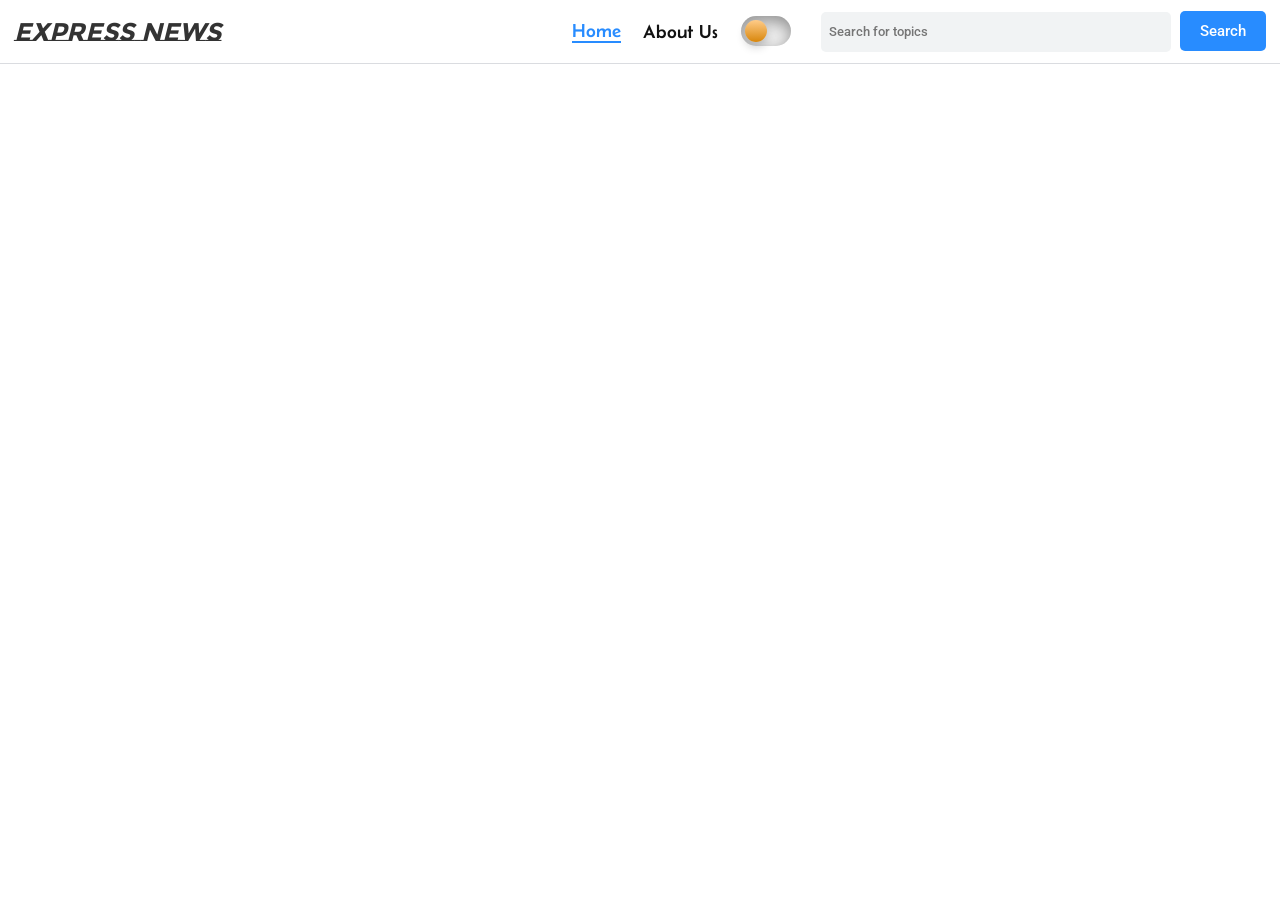
==== Sample Website Look/index.html @ 8ce036f1 "Made the Sample html, css and js file which shows the layout of the page and it's design" ====
<!DOCTYPE html>
<html lang="en">
<head>
    <meta charset="UTF-8">
    <meta name="viewport" content="width=device-width, initial-scale=1.0">
    <title>News App Website Look</title>
    <link rel="stylesheet" href="styles.css">
    <link rel="stylesheet" href="responsive_design.css">

    <link rel="preconnect" href="https://fonts.googleapis.com">
    <link rel="preconnect" href="https://fonts.gstatic.com" crossorigin>
    <link href="https://fonts.googleapis.com/css2?family=Belanosima:wght@400;600;700&family=Montserrat+Subrayada:wght@400;700&family=Montserrat:ital,wght@0,100;0,200;0,300;0,400;0,600;0,700;0,800;0,900;1,100;1,200;1,300;1,400;1,500;1,600;1,700;1,800;1,900&family=Roboto:ital,wght@0,100;0,300;0,400;0,500;0,700;0,900;1,100;1,300;1,400;1,500;1,700;1,900&display=swap" rel="stylesheet">
</head>
<body>
    <nav class="navbar" data-theme="light">
        <a href="/" class="brand-name">Express News</a>

        <div class="navbar-items">
            <ul class="navbar-list">
                <li class="navbar-item"><a href="/" class="active">Home</a></li>
                <li class="navbar-item"><a href="/">About Us</a></li>
                <li class="navbar-item mode-toggler">
                    <input type="checkbox" id="darkmode-toggle"/>
                    <label for="darkmode-toggle" class="toggle-button">
                </li>
            </ul>

            <form id="search-news">
                <input type="text" class="search" placeholder="Search for topics">
                <button type="button" class="search-button">Search</button>
            </form>
        </div>

        <div class="toggle-menu-button">
            <?xml version="1.0" ?><svg height="32" viewBox="0 0 24 25" width="32" xmlns="http://www.w3.org/2000/svg"><path d="M22 18.0048C22 18.5544 21.5544 19 21.0048 19H12.9952C12.4456 19 12 18.5544 12 18.0048C12 17.4552 12.4456 17.0096 12.9952 17.0096H21.0048C21.5544 17.0096 22 17.4552 22 18.0048Z" fill="currentColor"/><path d="M22 12.0002C22 12.5499 21.5544 12.9954 21.0048 12.9954H2.99519C2.44556 12.9954 2 12.5499 2 12.0002C2 11.4506 2.44556 11.0051 2.99519 11.0051H21.0048C21.5544 11.0051 22 11.4506 22 12.0002Z" fill="currentColor"/><path d="M21.0048 6.99039C21.5544 6.99039 22 6.54482 22 5.99519C22 5.44556 21.5544 5 21.0048 5H8.99519C8.44556 5 8 5.44556 8 5.99519C8 6.54482 8.44556 6.99039 8.99519 6.99039H21.0048Z" fill="currentColor"/></svg>
        </div>
    </nav>

    <div class="toggle-menu disable">
        <ul class="navbar-list">
            <li class="navbar-item"><a href="/" class="active">Home</a></li>
            <li class="navbar-item"><a href="/">About Us</a></li>
            <li class="navbar-item">
                <input type="checkbox" id="darkmode-toggle"/>
                <label for="darkmode-toggle" class="toggle-button">
            </li>
            <li class="close-button">
                <?xml version="1.0" ?><!DOCTYPE svg  PUBLIC '-//W3C//DTD SVG 1.1//EN'  'http://www.w3.org/Graphics/SVG/1.1/DTD/svg11.dtd'><svg height="25px" id="Layer_1" style="enable-background:new 0 0 512 512;" version="1.1" viewBox="0 0 512 512" width="25px" xml:space="preserve" xmlns="http://www.w3.org/2000/svg" xmlns:xlink="http://www.w3.org/1999/xlink"><g><path d="M256,33C132.3,33,32,133.3,32,257c0,123.7,100.3,224,224,224c123.7,0,224-100.3,224-224C480,133.3,379.7,33,256,33z    M364.3,332.5c1.5,1.5,2.3,3.5,2.3,5.6c0,2.1-0.8,4.2-2.3,5.6l-21.6,21.7c-1.6,1.6-3.6,2.3-5.6,2.3c-2,0-4.1-0.8-5.6-2.3L256,289.8   l-75.4,75.7c-1.5,1.6-3.6,2.3-5.6,2.3c-2,0-4.1-0.8-5.6-2.3l-21.6-21.7c-1.5-1.5-2.3-3.5-2.3-5.6c0-2.1,0.8-4.2,2.3-5.6l75.7-76   l-75.9-75c-3.1-3.1-3.1-8.2,0-11.3l21.6-21.7c1.5-1.5,3.5-2.3,5.6-2.3c2.1,0,4.1,0.8,5.6,2.3l75.7,74.7l75.7-74.7   c1.5-1.5,3.5-2.3,5.6-2.3c2.1,0,4.1,0.8,5.6,2.3l21.6,21.7c3.1,3.1,3.1,8.2,0,11.3l-75.9,75L364.3,332.5z"/></g></svg>
            </li>
        </ul>
    </div>

    <div class="blur-background disable"></div>

    <script src="script.js"></script>
</body>
</html>
---- Sample Website Look/styles.css ----
/* font-family: 'Belanosima', sans-serif;
font-family: 'Montserrat', sans-serif;
font-family: 'Montserrat Subrayada', sans-serif;
font-family: 'Roboto', sans-serif; */

*{
    margin: 0;
    padding: 0;
    box-sizing: border-box;
    text-decoration: none;
    color: #121212;
}

body{
    font-family: 'Belanosima', sans-serif;
}
body.body-dark{
    background: #121212;
    color: #fff;
}

/* Navbar Styles */
.navbar{
    position: fixed; 
    top: 0;
    left: 0;
    width: 100%;
    padding: 11px 14px;
    display: flex;
    align-items: center;
    justify-content: space-between;
    border-bottom: 1px solid #dadce0;
}
.navbar-dark{
    background: rgb(32, 33, 36);
    color: #fff;
    border-bottom-color: #3c4043;
}

.navbar .brand-name{
    font-size: 1.6rem;
    font-family: 'Montserrat Subrayada', sans-serif;
    font-weight: 600;
    margin-right: 4rem;
    font-style: italic;
    color: #333333;
    -webkit-user-select: none;
    user-select: none;
}
.navbar .brand-name.brand-name-dark{
    color: #fff;
}

.navbar .navbar-items{
    display: flex;
    align-items: center;
    justify-content: center;
}

.navbar .navbar-items .navbar-list{
    display: flex;
    list-style: none;
    margin-right: 0.5rem;
    font-size: 1.2rem;
    font-weight: 500;
}

.navbar .navbar-items .navbar-list .navbar-item{
    margin-right: 1.4rem;
    display: flex;
    align-items: center;
    justify-content: center;
    color: #121212;
}
.navbar-item-dark{
    color: #fff;
}

.active{
    color: 
    #288cff;
    border-bottom: 2px solid 
    #288cff;
}

#search-news .search{
    width: 350px;
    height: 40px;
    padding: 4px 8px;
    outline: none;
    font-family: 'Roboto', sans-serif;
    border-radius: 5px;
    border: none;
    background: #f1f3f4;
    font-weight: 500;
}
#search-news .search:focus{
    box-shadow: 0 1px 1px 0 rgba(65,69,73,.3), 0 1px 3px 1px rgba(65,69,73,.15);
    background: #fff;
}

#search-news .search-button{
    height: 40px;
    border-radius: 5px;
    border: none;
    outline: none;
    padding: 0px 20px;
    font-family: 'Roboto', sans-serif;
    font-size: 15px;
    font-weight: 500;
    background: #288cff;
    color: #fff;
    margin-left: 5px;
}
#search-news .search-button:hover{
    background: #0075f9;
    cursor: pointer;
}

/* Mode Toggle Button 1 */
.toggle-button {
    width:50px;
    height:30px;
    position: relative;
    display: block;
    background: #ebebeb;
    border-radius: 200px;
    box-shadow: inset 0px 5px 15px rgba(0,0,0,0.4), inset 0px -5px 15px rgba(255,255,255,0.4);
    cursor: pointer;
}

.toggle-button:after {
    content: "";
    width: 22px;
    height: 22px;
    position: absolute;
    top:4px;
    left:4px;
    background: linear-gradient(180deg,#ffcc89,#d8860b);
    border-radius: 999px;
    box-shadow: 0px 5px 10px rgba(0,0,0,0.2);
}

input[type="checkbox"] {
    width: 0;
    height: 0;
    visibility: hidden;
}

input[type="checkbox"]:checked + .toggle-button {
    background: #242424;
}

input[type="checkbox"]:checked + .toggle-button:after {
    left: calc(100% - 4px);
    transform: translateX(-100%);
    background: linear-gradient(180deg,#777,#3a3a3a);
}

.toggle-button, .toggle-button:after {
    transition: 0.3s
}

/* Toggle menu button */
.toggle-menu-button{
    display: none;
}

/* Disabled class */
.disable{
    display: none;
}

/* Toggle Menu */
.toggle-menu .navbar-list{
    position: fixed;
    z-index: 999;
    top: 0;
    right: 0;
    width: 300px;
    height: 100vh;
    background: #fff;
    display: flex;
    flex-direction: column;
    padding: 4rem 2.2rem;
    list-style: none;
    font-size: 1.4rem;
    box-shadow: -5px 0px 15px rgba(0,0,0,0.3);
}
.toggle-menu .navbar-list.navbar-list-dark{
    background: rgb(32, 33, 36);
    color: #fff;
    box-shadow: -5px 0px 15px rgba(255,255,255,0.1);
}

.toggle-menu .navbar-list .navbar-item{
    margin-bottom: 1rem;
}

.toggle-menu .navbar-list .close-button{
    position: absolute;
    top: 1rem;
    right: 1rem;
    cursor: pointer;
}

/* Blur background */
.blur-background{
    position: fixed;
    z-index: 998;
    top: 0;
    left: 0;
    width: 100%;
    height: 100vh;
    background: rgba(0,0,0,0.2);
    backdrop-filter: blur(5px);
}
---- Sample Website Look/responsive_design.css ----
@media screen and (max-width:1038px){
    .toggle-menu-button{
        display: flex;
        align-items: center;
        justify-content: center;
        cursor: pointer;
    }

    .navbar .navbar-items{
        display: none;
    }
}

@media screen and (max-width:350px){
    .navbar .brand-name{
        font-size: 1.4rem;
    }
}
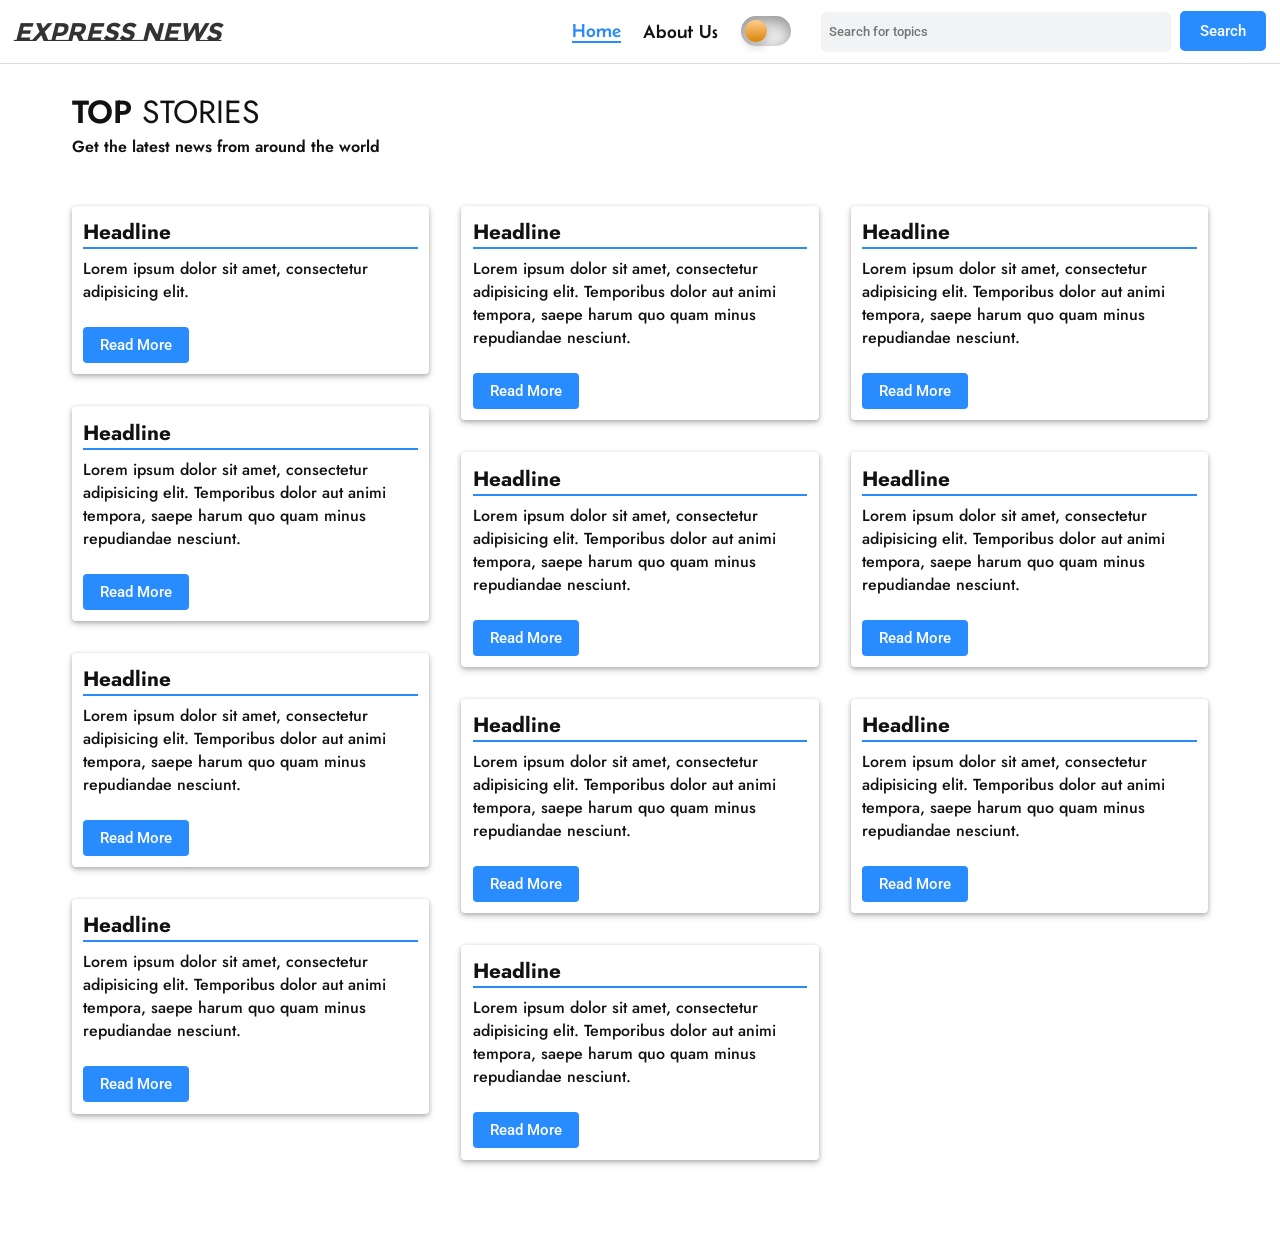
==== commit 1651517b: "Added a lot of  components in the app including Navbar, Container, NewsCard and ToggleMenu along wit" ====
--- a/Sample Website Look/index.html
+++ b/Sample Website Look/index.html
@@ -9,7 +9,10 @@
 
     <link rel="preconnect" href="https://fonts.googleapis.com">
     <link rel="preconnect" href="https://fonts.gstatic.com" crossorigin>
-    <link href="https://fonts.googleapis.com/css2?family=Belanosima:wght@400;600;700&family=Montserrat+Subrayada:wght@400;700&family=Montserrat:ital,wght@0,100;0,200;0,300;0,400;0,600;0,700;0,800;0,900;1,100;1,200;1,300;1,400;1,500;1,600;1,700;1,800;1,900&family=Roboto:ital,wght@0,100;0,300;0,400;0,500;0,700;0,900;1,100;1,300;1,400;1,500;1,700;1,900&display=swap" rel="stylesheet">
+    <link href="https://fonts.googleapis.com/css2?family=Belanosima:wght@400;600;700&family=Montserrat+Subrayada:wght@400;700&family=Montserrat:ital,wght@0,100;0,200;0,300;0,400;0,600;0,700;0,800;0,900;1,100;1,200;1,300;1,400;1,500;1,600;1,700;1,800;1,900&family=Roboto:ital,wght@0,100;0,300;0,400;0,500;0,700;0,900;1,100;1,300;1,400;1,500;1,700;1,900&display=swap" rel="stylesheet">'
+    <link rel="preconnect" href="https://fonts.googleapis.com">
+    <link rel="preconnect" href="https://fonts.gstatic.com" crossorigin>
+    <link href="https://fonts.googleapis.com/css2?family=Jost:ital,wght@0,100;0,200;0,300;0,400;0,500;0,600;0,700;0,800;0,900;1,100;1,200;1,300;1,400;1,500;1,600;1,700;1,800;1,900&display=swap" rel="stylesheet">
 </head>
 <body>
     <nav class="navbar" data-theme="light">
@@ -52,6 +55,109 @@
 
     <div class="blur-background disable"></div>
 
+
+
+
+
+    <!-- News Heading -->
+    <section class="container" data-theme="light">
+        <div class="news-heading">
+            <h1 class="news-heading-title">Top <span>Stories</span></h1>
+            <p class="news-heading-description">Get the latest news from around the world</p>
+        </div>
+
+        <div class="news">
+            <div class="news-card" data-theme="light">
+                <img src="https://cdn.mos.cms.futurecdn.net/LUtmvkfKZRvQ3Fp4e5bdZm-1200-80.jpg" alt="">
+                <div class="news-card-content">
+                    <h2 class="news-card-content-title">Headline</h2>
+                    <p class="news-card-content-description">Lorem ipsum dolor sit amet, consectetur adipisicing elit.</p>
+                    <button class="read-more-btn">Read More</button>
+                </div>
+            </div>
+            <div class="news-card" data-theme="light">
+                <img src="https://cdn.mos.cms.futurecdn.net/LUtmvkfKZRvQ3Fp4e5bdZm-1200-80.jpg" alt="">
+                <div class="news-card-content">
+                    <h2 class="news-card-content-title">Headline</h2>
+                    <p class="news-card-content-description">Lorem ipsum dolor sit amet, consectetur adipisicing elit. Temporibus dolor aut animi tempora, saepe harum quo quam minus repudiandae nesciunt.</p>
+                    <button class="read-more-btn">Read More</button>
+                </div>
+            </div>
+            <div class="news-card" data-theme="light">
+                <img src="https://cdn.mos.cms.futurecdn.net/epkKvxXAVQR3SdQWN3Nmha-1200-80.jpg" alt="">
+                <div class="news-card-content">
+                    <h2 class="news-card-content-title">Headline</h2>
+                    <p class="news-card-content-description">Lorem ipsum dolor sit amet, consectetur adipisicing elit. Temporibus dolor aut animi tempora, saepe harum quo quam minus repudiandae nesciunt.</p>
+                    <button class="read-more-btn">Read More</button>
+                </div>
+            </div>
+            <div class="news-card" data-theme="light">
+                <img src="https://cdn.mos.cms.futurecdn.net/LUtmvkfKZRvQ3Fp4e5bdZm-1200-80.jpg" alt="">
+                <div class="news-card-content">
+                    <h2 class="news-card-content-title">Headline</h2>
+                    <p class="news-card-content-description">Lorem ipsum dolor sit amet, consectetur adipisicing elit. Temporibus dolor aut animi tempora, saepe harum quo quam minus repudiandae nesciunt.</p>
+                    <button class="read-more-btn">Read More</button>
+                </div>
+            </div>
+            <div class="news-card" data-theme="light">
+                <img src="https://cdn.mos.cms.futurecdn.net/LUtmvkfKZRvQ3Fp4e5bdZm-1200-80.jpg" alt="">
+                <div class="news-card-content">
+                    <h2 class="news-card-content-title">Headline</h2>
+                    <p class="news-card-content-description">Lorem ipsum dolor sit amet, consectetur adipisicing elit. Temporibus dolor aut animi tempora, saepe harum quo quam minus repudiandae nesciunt.</p>
+                    <button class="read-more-btn">Read More</button>
+                </div>
+            </div>
+            <div class="news-card" data-theme="light">
+                <img src="https://cdn.mos.cms.futurecdn.net/LUtmvkfKZRvQ3Fp4e5bdZm-1200-80.jpg" alt="">
+                <div class="news-card-content">
+                    <h2 class="news-card-content-title">Headline</h2>
+                    <p class="news-card-content-description">Lorem ipsum dolor sit amet, consectetur adipisicing elit. Temporibus dolor aut animi tempora, saepe harum quo quam minus repudiandae nesciunt.</p>
+                    <button class="read-more-btn">Read More</button>
+                </div>
+            </div>
+            <div class="news-card" data-theme="light">
+                <img src="https://cdn.mos.cms.futurecdn.net/LUtmvkfKZRvQ3Fp4e5bdZm-1200-80.jpg" alt="">
+                <div class="news-card-content">
+                    <h2 class="news-card-content-title">Headline</h2>
+                    <p class="news-card-content-description">Lorem ipsum dolor sit amet, consectetur adipisicing elit. Temporibus dolor aut animi tempora, saepe harum quo quam minus repudiandae nesciunt.</p>
+                    <button class="read-more-btn">Read More</button>
+                </div>
+            </div>
+            <div class="news-card" data-theme="light">
+                <img src="https://cdn.mos.cms.futurecdn.net/LUtmvkfKZRvQ3Fp4e5bdZm-1200-80.jpg" alt="">
+                <div class="news-card-content">
+                    <h2 class="news-card-content-title">Headline</h2>
+                    <p class="news-card-content-description">Lorem ipsum dolor sit amet, consectetur adipisicing elit. Temporibus dolor aut animi tempora, saepe harum quo quam minus repudiandae nesciunt.</p>
+                    <button class="read-more-btn">Read More</button>
+                </div>
+            </div>
+            <div class="news-card" data-theme="light">
+                <img src="https://cdn.mos.cms.futurecdn.net/LUtmvkfKZRvQ3Fp4e5bdZm-1200-80.jpg" alt="">
+                <div class="news-card-content">
+                    <h2 class="news-card-content-title">Headline</h2>
+                    <p class="news-card-content-description">Lorem ipsum dolor sit amet, consectetur adipisicing elit. Temporibus dolor aut animi tempora, saepe harum quo quam minus repudiandae nesciunt.</p>
+                    <button class="read-more-btn">Read More</button>
+                </div>
+            </div>
+            <div class="news-card" data-theme="light">
+                <img src="https://cdn.mos.cms.futurecdn.net/LUtmvkfKZRvQ3Fp4e5bdZm-1200-80.jpg" alt="">
+                <div class="news-card-content">
+                    <h2 class="news-card-content-title">Headline</h2>
+                    <p class="news-card-content-description">Lorem ipsum dolor sit amet, consectetur adipisicing elit. Temporibus dolor aut animi tempora, saepe harum quo quam minus repudiandae nesciunt.</p>
+                    <button class="read-more-btn">Read More</button>
+                </div>
+            </div>
+            <div class="news-card" data-theme="light">
+                <img src="https://cdn.mos.cms.futurecdn.net/LUtmvkfKZRvQ3Fp4e5bdZm-1200-80.jpg" alt="">
+                <div class="news-card-content">
+                    <h2 class="news-card-content-title">Headline</h2>
+                    <p class="news-card-content-description">Lorem ipsum dolor sit amet, consectetur adipisicing elit. Temporibus dolor aut animi tempora, saepe harum quo quam minus repudiandae nesciunt.</p>
+                    <button class="read-more-btn">Read More</button>
+                </div>
+            </div>
+        </div>
+    </section>
+
     <script src="script.js"></script>
 </body>
 </html>
--- a/Sample Website Look/styles.css
+++ b/Sample Website Look/styles.css
@@ -22,6 +22,7 @@
 /* Navbar Styles */
 .navbar{
     position: fixed; 
+    z-index: 997;
     top: 0;
     left: 0;
     width: 100%;
@@ -30,6 +31,7 @@
     align-items: center;
     justify-content: space-between;
     border-bottom: 1px solid #dadce0;
+    background: #fff;
 }
 .navbar-dark{
     background: rgb(32, 33, 36);
@@ -111,6 +113,7 @@
     background: #288cff;
     color: #fff;
     margin-left: 5px;
+    transition: all 0.2s ease-out;
 }
 #search-news .search-button:hover{
     background: #0075f9;
@@ -214,4 +217,120 @@
     height: 100vh;
     background: rgba(0,0,0,0.2);
     backdrop-filter: blur(5px);
+}
+
+/* Container Styles */
+.container{
+    background: #fff;
+    max-width: 1200px;
+    width: 100%;
+    margin: 0 auto;
+    margin-top: 4.5rem;
+    margin-bottom: 6rem;
+    padding: 0 2rem;
+    font-family: 'Roboto', sans-serif;
+    font-family: "Jost", sans-serif;
+}
+.container.container-dark{
+    background: #121212;
+    color: #fff;
+}
+
+.container .news-heading .news-heading-title{
+    color: #121212;
+    font-size: 32px;
+    text-transform: uppercase;
+    font-weight: 600;
+}
+.container .news-heading .news-heading-title.news-heading-title-dark{
+    color: #fff;
+}
+
+.container .news-heading .news-heading-title span{
+    font-weight: 400;
+}
+
+.container .news-heading .news-heading-description{
+    font-weight: 600;
+    color: #121212;
+}
+.container .news-heading .news-heading-description.news-heading-description-dark{
+    color: #fff;
+}
+
+/* news */
+.container .news{
+    margin-top: 3rem;
+    columns: 3;
+    gap: 2rem;
+    width: 100%;
+}
+
+
+/* news card */
+.container .news .news-card{
+    display: flex;
+    flex-direction: column;
+    background: #fff;
+    width: 100%;
+    margin-bottom: 2rem;
+    border-radius: 4px;
+    overflow: hidden;
+    box-shadow: 0 3px 6px 0 rgba(65,69,73,.3), 0 1px 3px 1px rgba(65,69,73,.15);
+    transition: all 0.4s ease-in-out;
+}
+.container .news .news-card.news-card-dark{
+    background: rgba(255, 255, 255, 0.1);
+    border: 1px solid #3a3a3d;
+    box-shadow: black 1px 1px 6px;
+}
+
+/* news card content */
+.container .news .news-card .news-card-content{
+    font-family: 'Jost', sans-serif;
+    padding: .7rem;
+}
+
+.container .news .news-card .news-card-content .news-card-content-title{
+    font-size: 1.3rem;
+    font-weight: 700;
+    color: #121212;
+    margin-bottom: 0.5rem;
+    border-bottom: 2px solid #288cff;
+}
+.container .news .news-card .news-card-content .news-card-content-title.news-card-content-title-dark{
+    color: #fff;
+}
+
+.container .news .news-card .news-card-content .news-card-content-description{
+    font-size: 1rem;
+    font-weight: 500;
+    color: #121212;
+    margin-bottom: 0.5rem;
+}
+.container .news .news-card .news-card-content .news-card-content-description.news-card-content-description-dark{
+    color: #fff;
+}
+
+/* button styles */
+.container .news .news-card .read-more-btn{
+    font-size: 15px;
+    font-family: 'Roboto', sans-serif;
+    font-weight: 500;
+    margin-top: 1rem;
+    outline: none;
+    height: 30px;
+    width: 100px;
+    border-radius: 4px;
+    border: none;
+    background: #288cff;
+    color: #fff;
+    box-sizing: content-box;
+    cursor: pointer;
+    padding: 3px;
+    transition: all 0.2s ease-out;
+}
+.container .news .news-card .read-more-btn:hover{
+    background: #0075f9;
+    cursor: pointer;
 }
